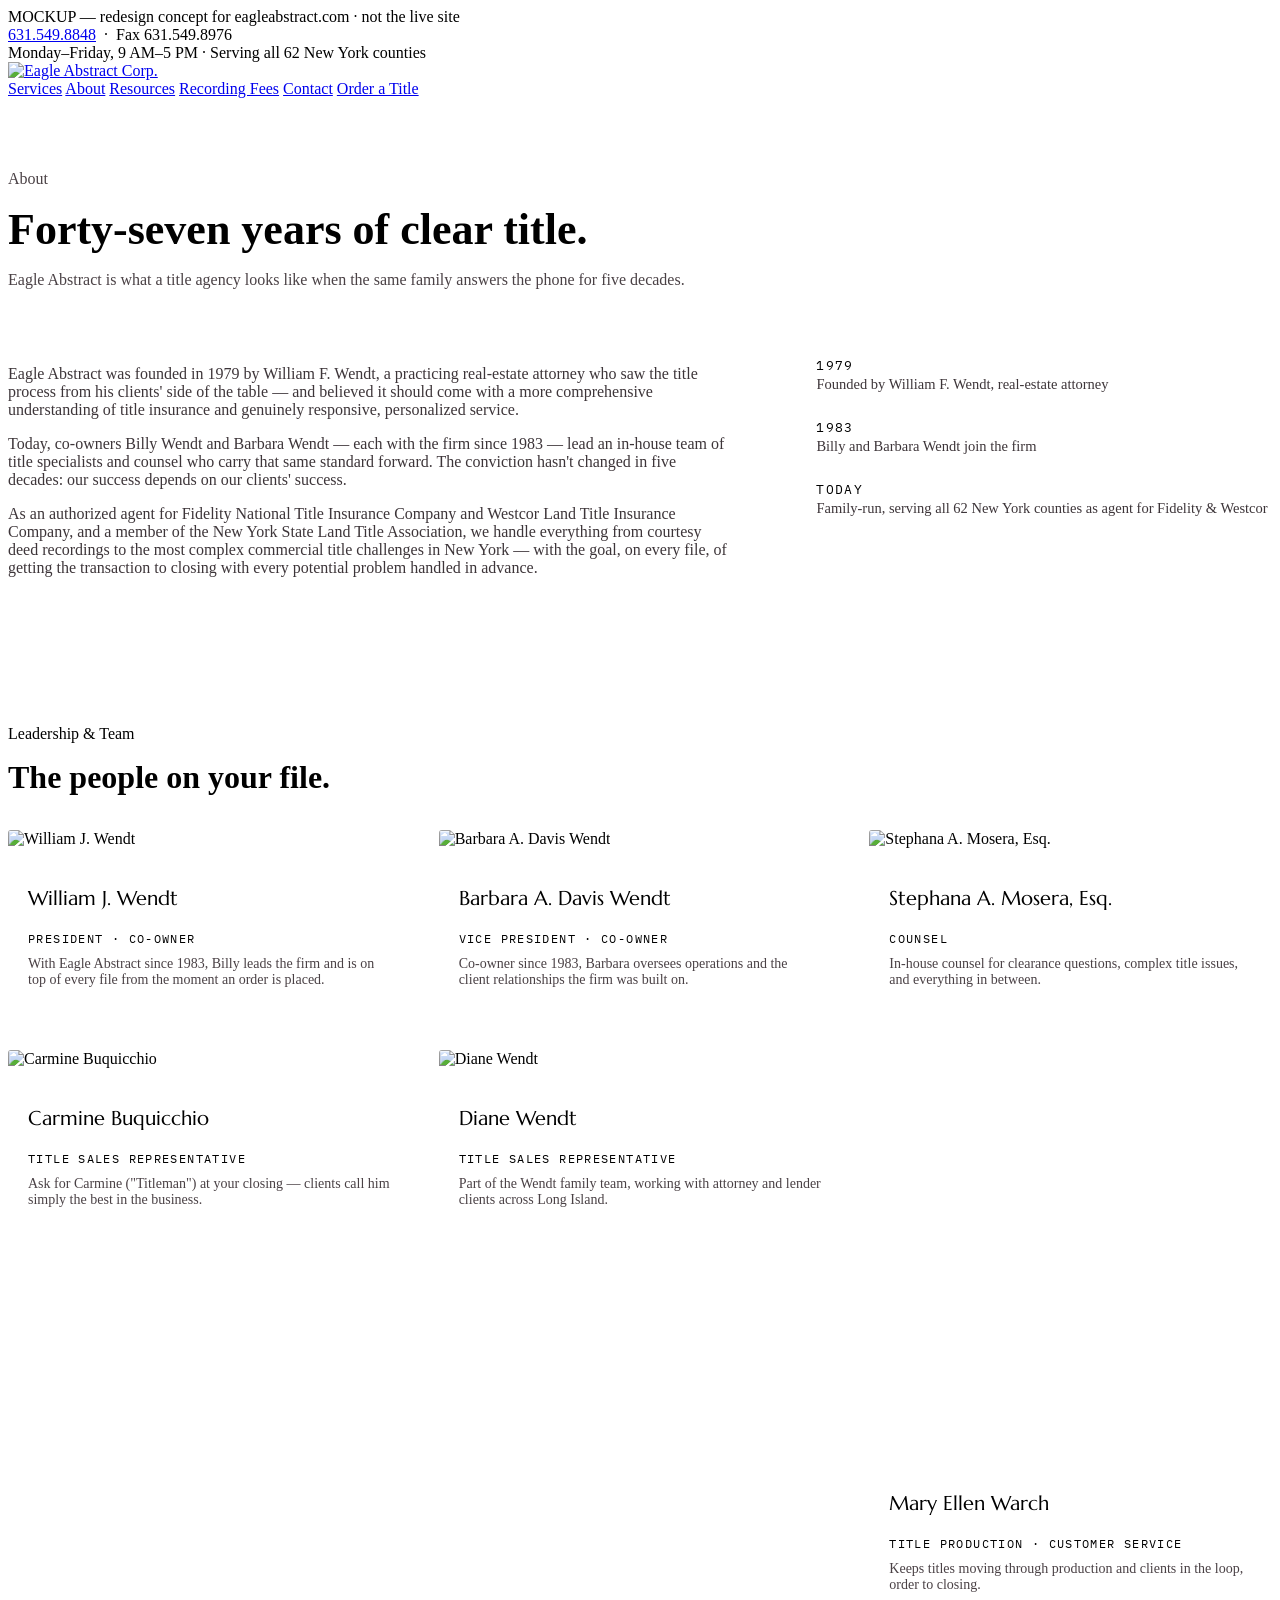
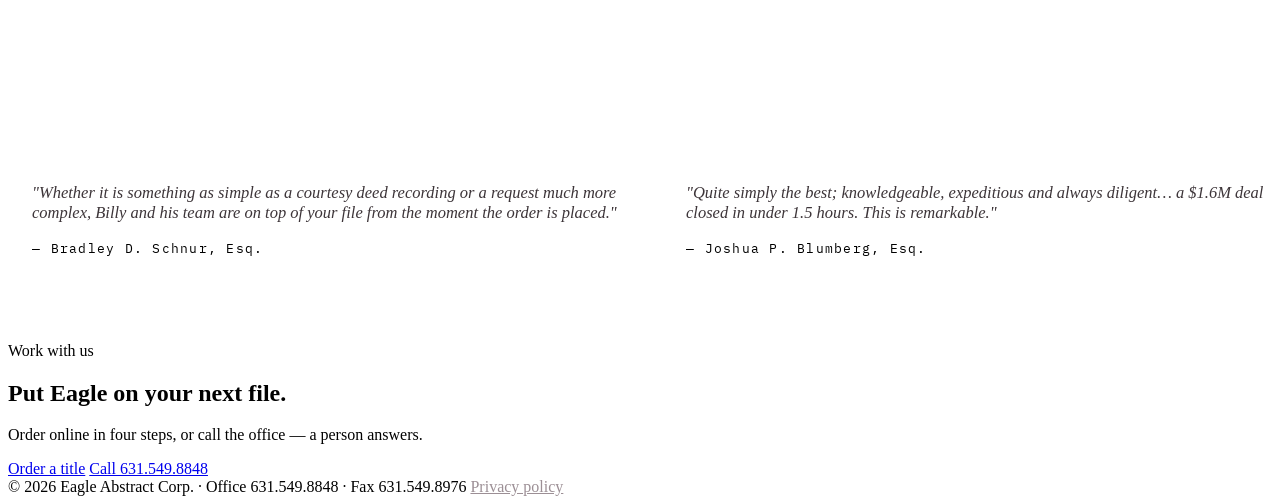
==== static/about.html @ ed3be356 "Tier 2: About page (team, timeline, testimonials) + Recording Fees & Services page; unified internal" ====
<!DOCTYPE html>
<html lang="en">
<head>
<meta charset="UTF-8">
<meta name="viewport" content="width=device-width, initial-scale=1.0">
<title>About Eagle Abstract — Family-Run NY Title Agency Since 1979 | Eagle Abstract Corp.</title>
<meta name="description" content="Founded in 1979 by real-estate attorney William F. Wendt, Eagle Abstract Corp. is a family-run Long Island title agency. Meet the team and learn our story.">
<link rel="preconnect" href="https://fonts.googleapis.com">
<link rel="preconnect" href="https://fonts.gstatic.com" crossorigin>
<link href="https://fonts.googleapis.com/css2?family=Marcellus&family=Public+Sans:wght@400;500;600;700&family=IBM+Plex+Mono:wght@400;500&display=swap" rel="stylesheet">
<link rel="stylesheet" href="/css/site.css">
<style>
.pagehead{padding:56px 0 24px}
.pagehead h1{font-size:clamp(32px,4vw,44px);margin:14px 0 10px}
.pagehead p{color:#4A4145;max-width:46em}

.story{display:grid;grid-template-columns:1.2fr .8fr;gap:60px;padding:20px 0 60px;align-items:start}
.story p{margin-bottom:16px;color:#3D3539}
.timeline{border-left:2px solid var(--crimson);padding-left:26px;margin-top:8px}
.tl{margin-bottom:26px;position:relative}
.tl::before{content:"";position:absolute;left:-32px;top:6px;width:10px;height:10px;border-radius:50%;background:var(--crimson)}
.tl .yr{font-family:'IBM Plex Mono',monospace;font-size:13px;letter-spacing:.1em;color:var(--crimson)}
.tl .ev{font-size:14.5px;color:#3D3539;margin-top:2px}

.team{padding:56px 0 70px;border-top:1px solid var(--line)}
.team h2{font-size:32px;margin:12px 0 34px}
.tgrid{display:grid;grid-template-columns:repeat(3,1fr);gap:28px}
.person{border:1px solid var(--line);border-radius:3px;background:#fff;overflow:hidden}
.person img{width:100%;aspect-ratio:1;object-fit:cover;background:var(--stone)}
.person .noimg{width:100%;aspect-ratio:1;background:var(--stone);display:flex;align-items:center;justify-content:center}
.person .noimg img{width:38%;aspect-ratio:auto;opacity:.35}
.person .info{padding:18px 20px 20px}
.person h3{font-family:'Marcellus',serif;font-weight:400;font-size:20px}
.person .role{font-family:'IBM Plex Mono',monospace;font-size:11.5px;letter-spacing:.12em;text-transform:uppercase;color:var(--crimson);margin-top:4px}
.person .bio{font-size:14px;color:#4A4145;margin-top:10px}

.quotes{background:var(--stone);padding:70px 0;border-top:1px solid var(--line)}
.quotes .wrap{display:grid;grid-template-columns:1fr 1fr;gap:44px}
.q{border-left:2px solid var(--crimson);padding-left:24px}
.q p{font-size:16.5px;font-style:italic;color:#3D3539}
.q cite{display:block;margin-top:14px;font-style:normal;font-family:'IBM Plex Mono',monospace;font-size:12.5px;letter-spacing:.1em;color:var(--crimson)}

@media (max-width:900px){
  .story{grid-template-columns:1fr}
  .tgrid{grid-template-columns:1fr 1fr}
  .quotes .wrap{grid-template-columns:1fr}
}
@media (max-width:600px){ .tgrid{grid-template-columns:1fr} }
</style>
</head>
<body>

<div class="mocknote">MOCKUP — redesign concept for eagleabstract.com · not the live site</div>

<div class="util">
  <div class="wrap">
    <div><a href="tel:+16315498848">631.549.8848</a> &nbsp;·&nbsp; <span class="hours">Fax 631.549.8976</span></div>
    <div class="hours">Monday–Friday, 9 AM–5 PM · Serving all 62 New York counties</div>
  </div>
</div>

<header class="site">
  <div class="wrap nav">
    <a class="logo" href="/" aria-label="Eagle Abstract Corp. home">
      <img src="/img/eagle-logo_horiz_101217_98-05-39.png" alt="Eagle Abstract Corp.">
    </a>
    <nav aria-label="Main">
      <a href="/#services">Services</a>
      <a href="/about.html" aria-current="page">About</a>
      <a href="/forms.html">Resources</a>
      <a href="/fees.html">Recording Fees</a>
      <a href="/#contact">Contact</a>
      <a class="btn btn-primary order-btn" href="/order.html">Order a Title</a>
    </nav>
  </div>
</header>

<main>
  <div class="wrap">
    <div class="pagehead">
      <p class="eyebrow">About</p>
      <h1>Forty-seven years of clear title.</h1>
      <p>Eagle Abstract is what a title agency looks like when the same family answers the phone for five decades.</p>
    </div>

    <div class="story">
      <div>
        <p>Eagle Abstract was founded in 1979 by William F. Wendt, a practicing real-estate attorney who saw the title process from his clients' side of the table — and believed it should come with a more comprehensive understanding of title insurance and genuinely responsive, personalized service.</p>
        <p>Today, co-owners Billy Wendt and Barbara Wendt — each with the firm since 1983 — lead an in-house team of title specialists and counsel who carry that same standard forward. The conviction hasn't changed in five decades: our success depends on our clients' success.</p>
        <p>As an authorized agent for Fidelity National Title Insurance Company and Westcor Land Title Insurance Company, and a member of the New York State Land Title Association, we handle everything from courtesy deed recordings to the most complex commercial title challenges in New York — with the goal, on every file, of getting the transaction to closing with every potential problem handled in advance.</p>
      </div>
      <div class="timeline" aria-label="Company timeline">
        <div class="tl"><div class="yr">1979</div><div class="ev">Founded by William F. Wendt, real-estate attorney</div></div>
        <div class="tl"><div class="yr">1983</div><div class="ev">Billy and Barbara Wendt join the firm</div></div>
        <div class="tl"><div class="yr">TODAY</div><div class="ev">Family-run, serving all 62 New York counties as agent for Fidelity &amp; Westcor</div></div>
      </div>
    </div>
  </div>

  <section class="team">
    <div class="wrap">
      <p class="eyebrow">Leadership &amp; Team</p>
      <h2>The people on your file.</h2>
      <div class="tgrid">
        <div class="person">
          <img src="/img/billy.png" alt="William J. Wendt">
          <div class="info"><h3>William J. Wendt</h3><div class="role">President · Co-Owner</div>
          <p class="bio">With Eagle Abstract since 1983, Billy leads the firm and is on top of every file from the moment an order is placed.</p></div>
        </div>
        <div class="person">
          <img src="/img/barbara.png" alt="Barbara A. Davis Wendt">
          <div class="info"><h3>Barbara A. Davis Wendt</h3><div class="role">Vice President · Co-Owner</div>
          <p class="bio">Co-owner since 1983, Barbara oversees operations and the client relationships the firm was built on.</p></div>
        </div>
        <div class="person">
          <img src="/img/stephana.png" alt="Stephana A. Mosera, Esq.">
          <div class="info"><h3>Stephana A. Mosera, Esq.</h3><div class="role">Counsel</div>
          <p class="bio">In-house counsel for clearance questions, complex title issues, and everything in between.</p></div>
        </div>
        <div class="person">
          <img src="/img/carmine.png" alt="Carmine Buquicchio">
          <div class="info"><h3>Carmine Buquicchio</h3><div class="role">Title Sales Representative</div>
          <p class="bio">Ask for Carmine ("Titleman") at your closing — clients call him simply the best in the business.</p></div>
        </div>
        <div class="person">
          <img src="/img/diane.png" alt="Diane Wendt">
          <div class="info"><h3>Diane Wendt</h3><div class="role">Title Sales Representative</div>
          <p class="bio">Part of the Wendt family team, working with attorney and lender clients across Long Island.</p></div>
        </div>
        <div class="person">
          <div class="noimg" role="img" aria-label="Mary Ellen Warch"><img src="/img/eagle-mark.png" alt=""></div>
          <div class="info"><h3>Mary Ellen Warch</h3><div class="role">Title Production · Customer Service</div>
          <p class="bio">Keeps titles moving through production and clients in the loop, order to closing.</p></div>
        </div>
      </div>
    </div>
  </section>

  <section class="quotes">
    <div class="wrap">
      <div class="q">
        <p>"Whether it is something as simple as a courtesy deed recording or a request much more complex, Billy and his team are on top of your file from the moment the order is placed."</p>
        <cite>— Bradley D. Schnur, Esq.</cite>
      </div>
      <div class="q">
        <p>"Quite simply the best; knowledgeable, expeditious and always diligent… a $1.6M deal closed in under 1.5 hours. This is remarkable."</p>
        <cite>— Joshua P. Blumberg, Esq.</cite>
      </div>
    </div>
  </section>

  <section class="ctaband">
    <div class="wrap">
      <p class="eyebrow">Work with us</p>
      <h2>Put Eagle on your next file.</h2>
      <p>Order online in four steps, or call the office — a person answers.</p>
      <div class="ctas">
        <a class="btn btn-primary" href="/order.html">Order a title</a>
        <a class="btn btn-ghost" href="tel:+16315498848">Call 631.549.8848</a>
      </div>
    </div>
  </section>
</main>

<footer>
  <div class="wrap">
    <div class="legal" style="border-top:none;padding-top:0">
      <span>© 2026 Eagle Abstract Corp. · Office 631.549.8848 · Fax 631.549.8976</span>
      <span><a href="https://eagleabstract.com/privacy-policy/" style="color:#9C8F95">Privacy policy</a></span>
    </div>
  </div>
</footer>
</body>
</html>
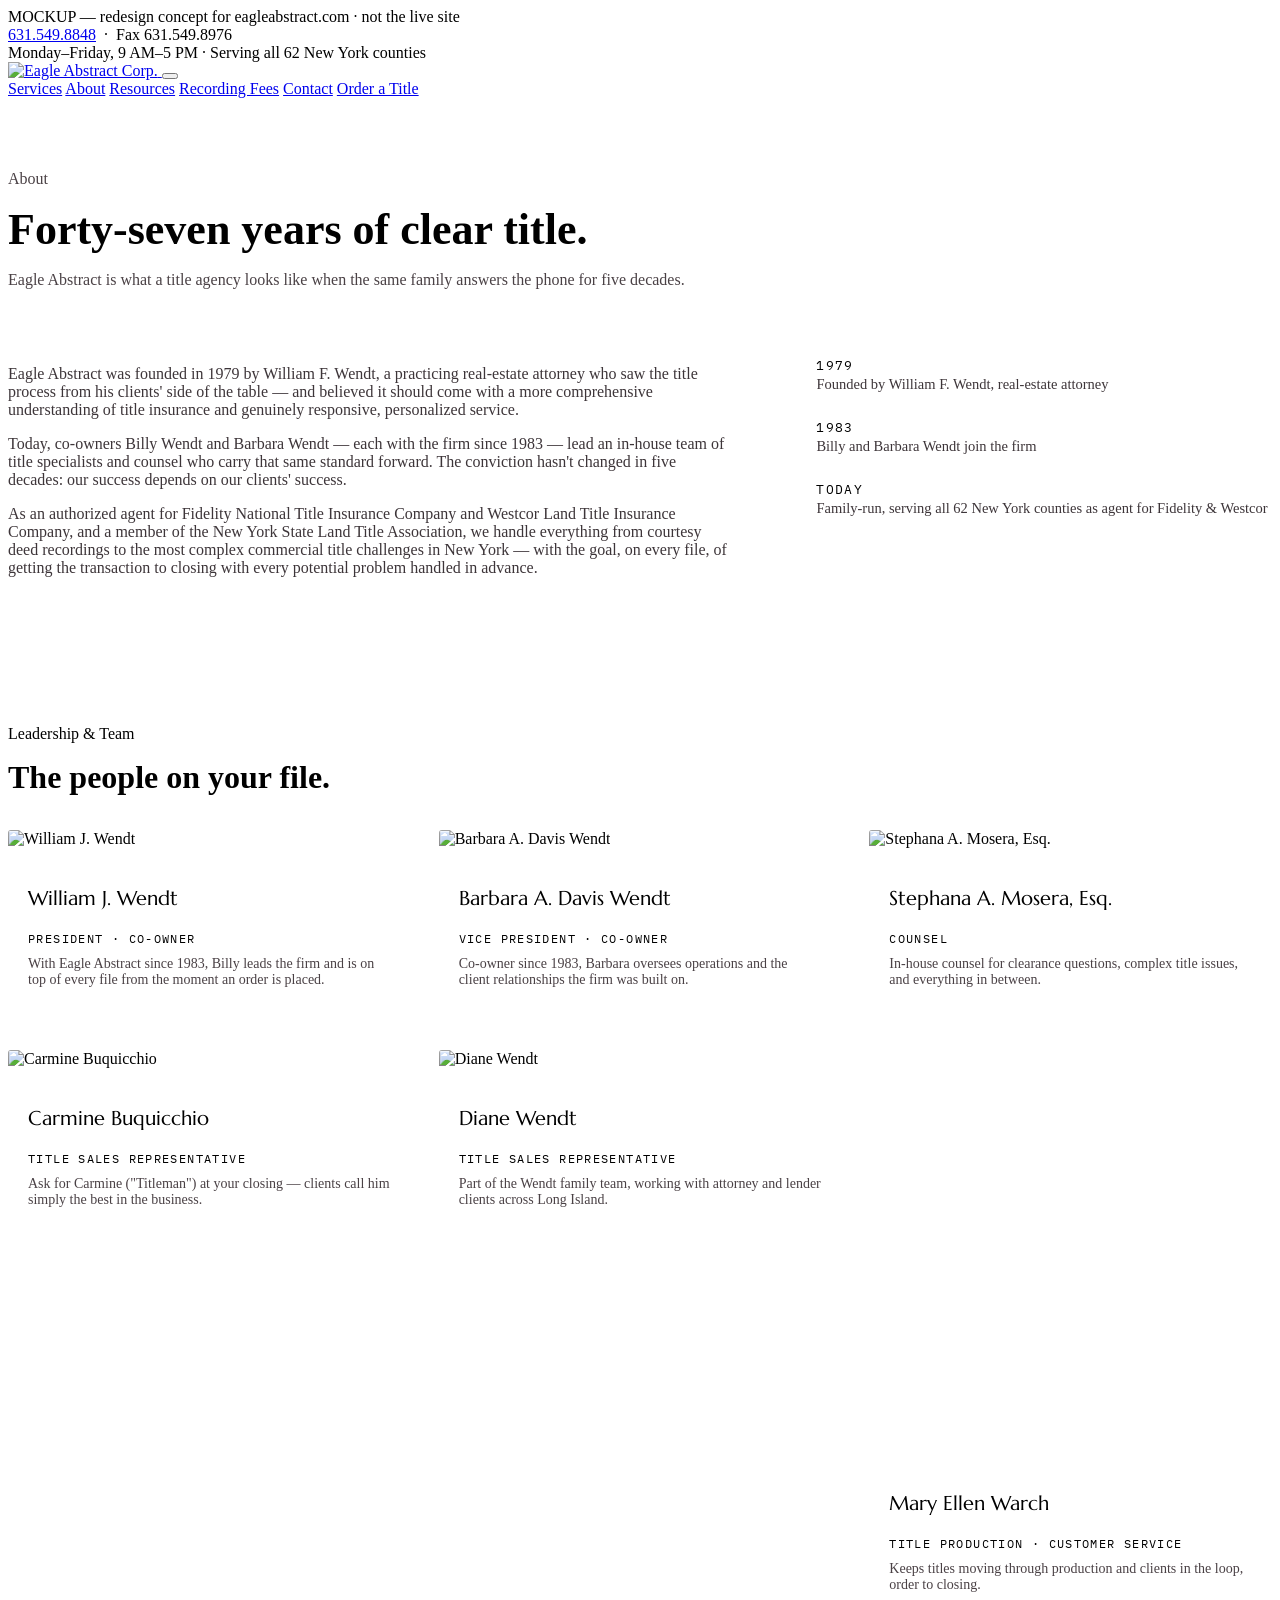
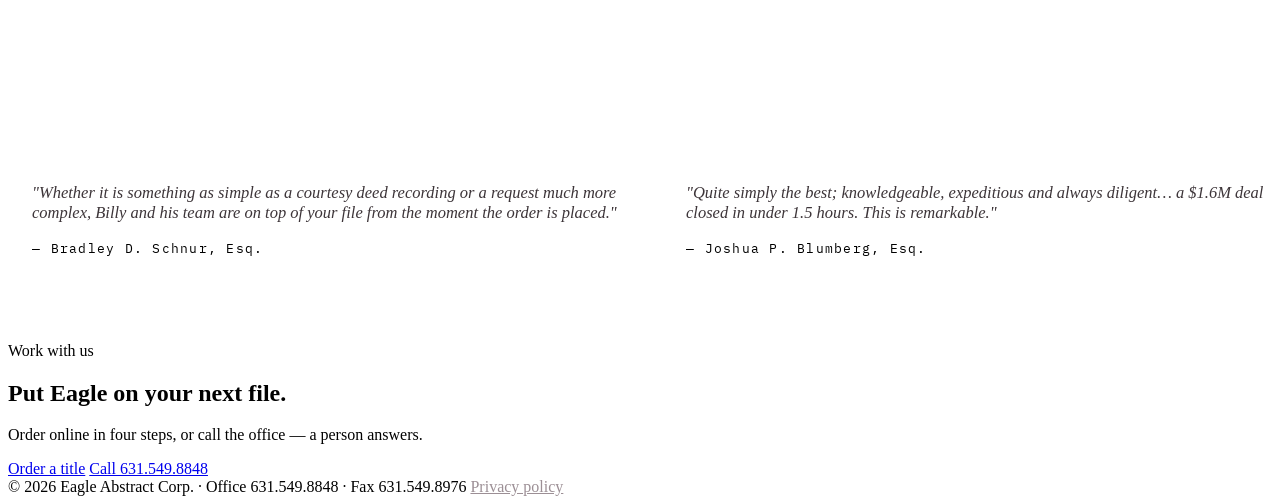
==== commit 07cc6005: "Tier 2 complete: contact page + /api/contact, mobile hamburger nav site-wide, favicon, nav consisten" ====
--- a/static/about.html
+++ b/static/about.html
@@ -5,6 +5,7 @@
 <meta name="viewport" content="width=device-width, initial-scale=1.0">
 <title>About Eagle Abstract — Family-Run NY Title Agency Since 1979 | Eagle Abstract Corp.</title>
 <meta name="description" content="Founded in 1979 by real-estate attorney William F. Wendt, Eagle Abstract Corp. is a family-run Long Island title agency. Meet the team and learn our story.">
+<link rel="icon" type="image/png" href="/favicon.png">
 <link rel="preconnect" href="https://fonts.googleapis.com">
 <link rel="preconnect" href="https://fonts.gstatic.com" crossorigin>
 <link href="https://fonts.googleapis.com/css2?family=Marcellus&family=Public+Sans:wght@400;500;600;700&family=IBM+Plex+Mono:wght@400;500&display=swap" rel="stylesheet">
@@ -64,12 +65,13 @@
     <a class="logo" href="/" aria-label="Eagle Abstract Corp. home">
       <img src="/img/eagle-logo_horiz_101217_98-05-39.png" alt="Eagle Abstract Corp.">
     </a>
-    <nav aria-label="Main">
+    <button class="navtoggle" aria-expanded="false" aria-label="Menu" aria-controls="mainnav"><span></span><span></span><span></span></button>
+    <nav id="mainnav" aria-label="Main">
       <a href="/#services">Services</a>
       <a href="/about.html" aria-current="page">About</a>
       <a href="/forms.html">Resources</a>
       <a href="/fees.html">Recording Fees</a>
-      <a href="/#contact">Contact</a>
+      <a href="/contact.html">Contact</a>
       <a class="btn btn-primary order-btn" href="/order.html">Order a Title</a>
     </nav>
   </div>
@@ -170,5 +172,6 @@
     </div>
   </div>
 </footer>
+<script src="/js/nav.js"></script>
 </body>
 </html>
